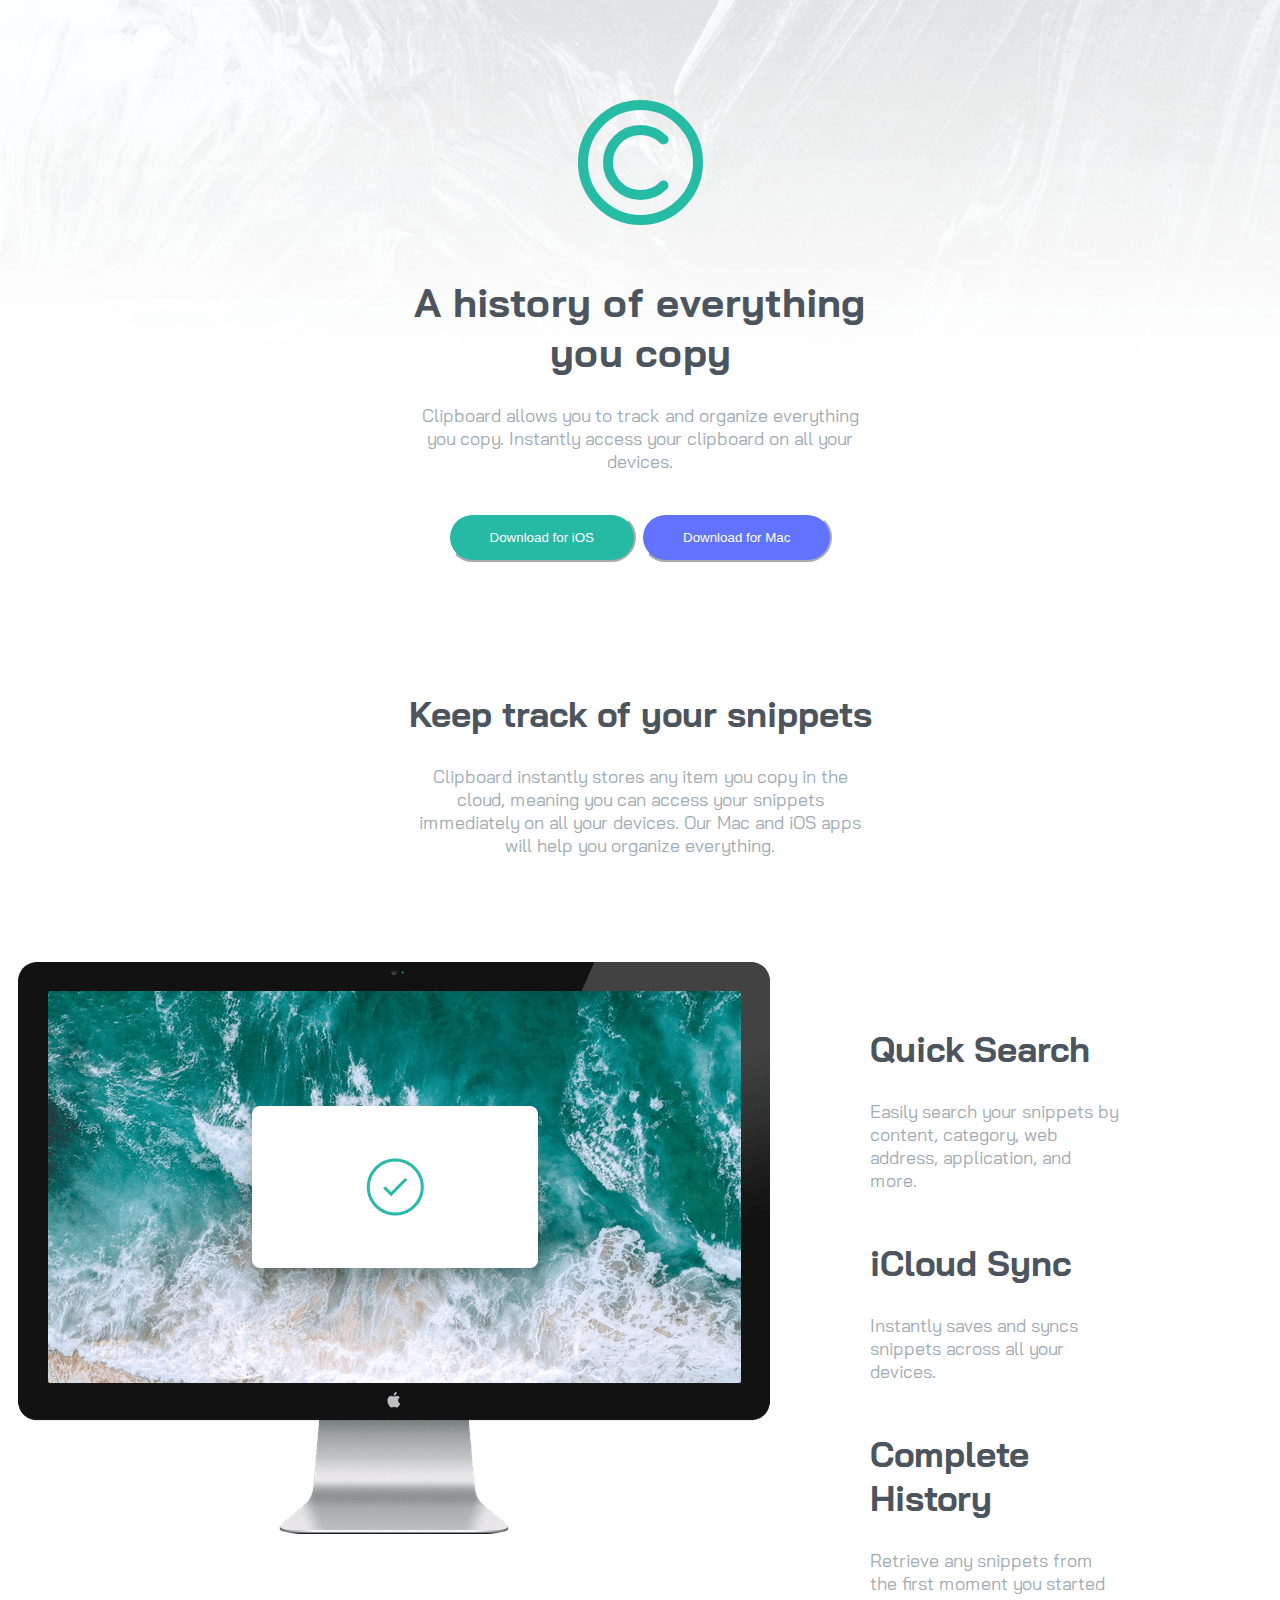
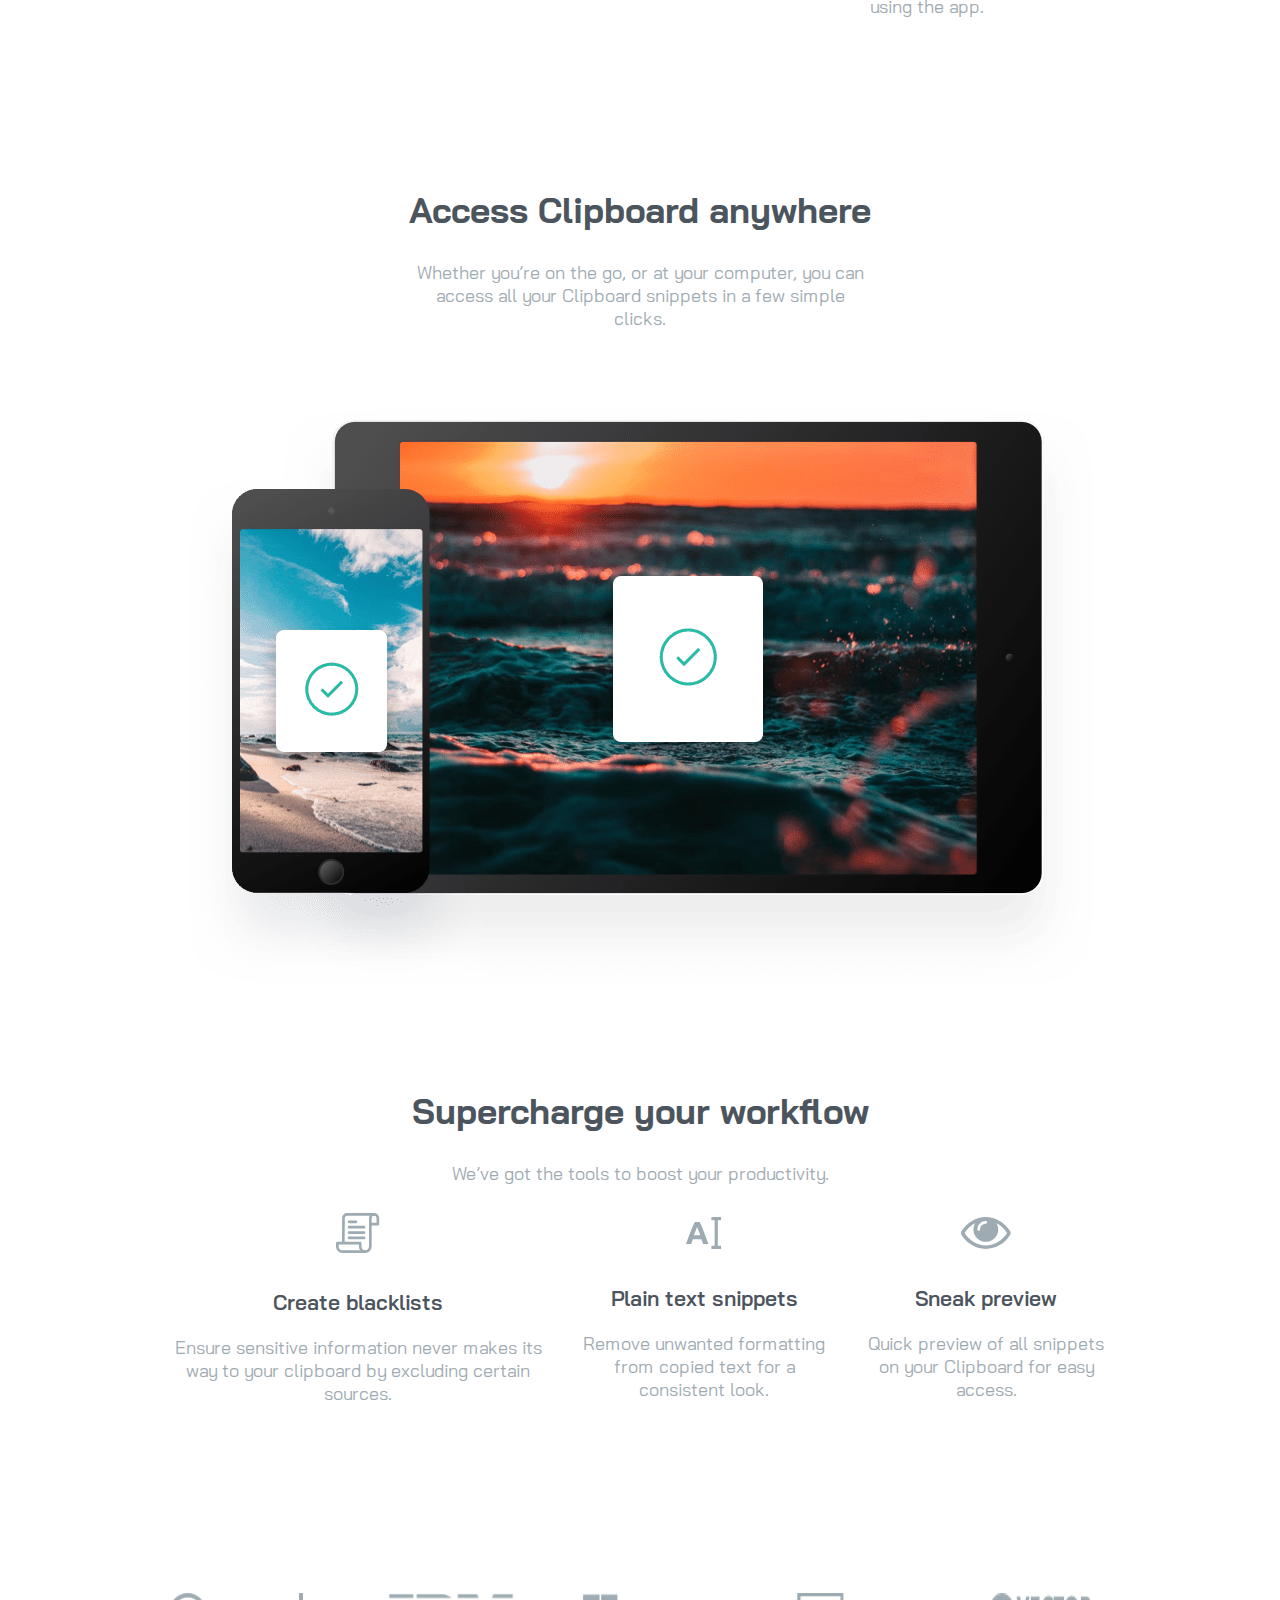
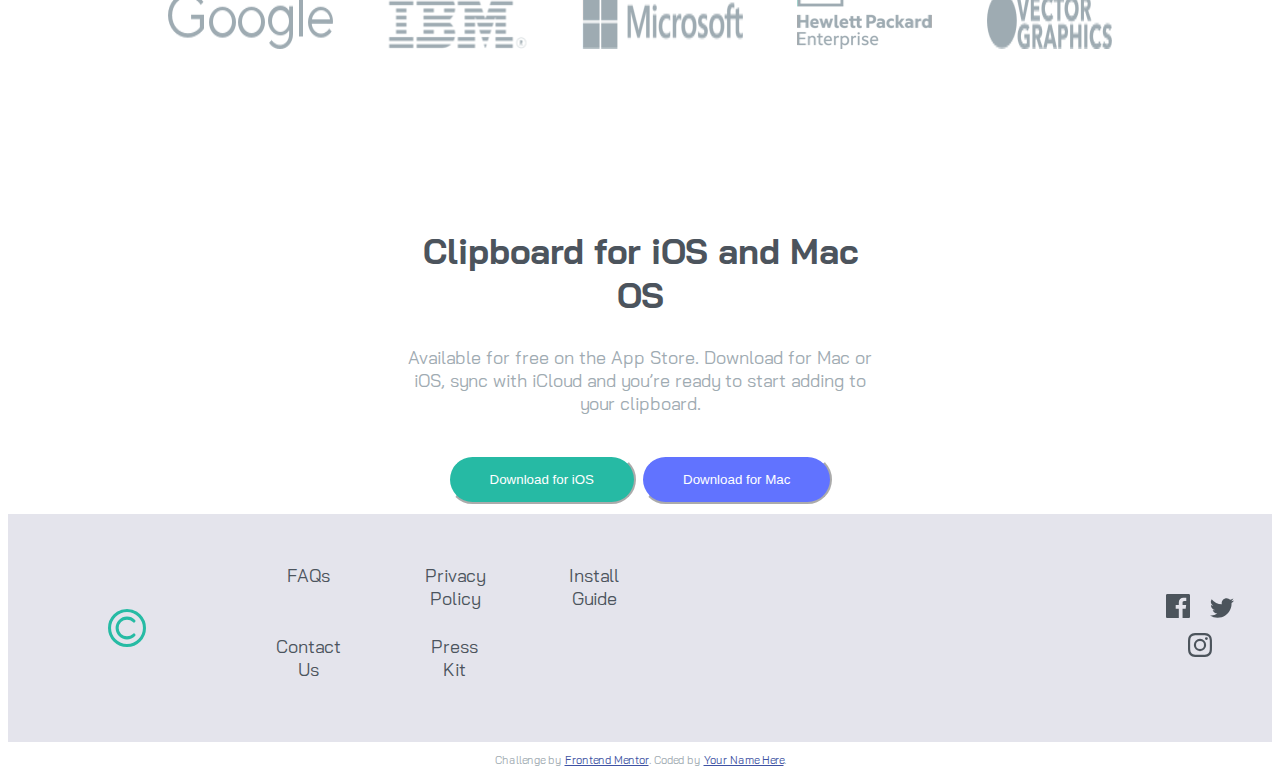
==== clipboard-landing-page-master/index.html @ 3187b3de "Anoither Project Added" ====
<!DOCTYPE html>
<html lang="en">
<head>
  <meta charset="UTF-8">
  <meta name="viewport" content="width=device-width, initial-scale=1.0"> <!-- displays site properly based on user's device -->

  <link rel="icon" type="image/png" sizes="32x32" href="./images/favicon-32x32.png">
  <link href="https://fonts.googleapis.com/css2?family=Bai+Jamjuree:wght@400;600&display=swap" rel="stylesheet">
  <title>Frontend Mentor | Clipboard landing page</title>
  <link rel="stylesheet" href="index.css">
</head>
<body>

  <div class="top-content">
    <img src="images/logo.svg">
    <h1>A history of everything you copy</h1>
    <p>
      Clipboard allows you to track and organize everything you 
    copy. Instantly access your clipboard on all your devices.
    </p>
  </div>

  <div class="button-grp">
    <button class="button-1">Download for iOS</button>
    <button class="button-2">Download for Mac</button>
  </div>
  
  <div class="top-content">
    <h2>Keep track of your snippets</h2>
    <p>
      Clipboard instantly stores any item you copy in the cloud, 
  meaning you can access your snippets immediately on all your 
  devices. Our Mac and iOS apps will help you organize everything.
    </p>
  </div>

  <img src="images/image-computer.png" style="float: left; padding: 75px 100px 75px 10px;">

  <div class="side-content">
    <div class="side-content-content">
      <h2>Quick Search</h2>
      <p>
        Easily search your snippets by content, category, web address, application, and more.
      </p>
    </div> 
    <div class="side-content-content">
      <h2>iCloud Sync</h2>
      <p>
        Instantly saves and syncs snippets across all your devices.
      </p>
    </div>  
    <div class="side-content-content">
      <h2> Complete History</h2>
      <p>
        Retrieve any snippets from the first moment you started using the app.
      </p>
    </div>   
  </div>
  
  <div class="top-content">
    <h2>Access Clipboard anywhere
    </h2>
    <p>Whether you’re on the go, or at your computer, you can access all your Clipboard 
  snippets in a few simple clicks.
    </p>
  </div>

  <img src="images/image-devices.png" style="margin: 50px;"> 
  
  <div>
    <h2>Supercharge your workflow
    </h2>
    <p>We’ve got the tools to boost your productivity.
    </p>
  </div>

  <div class="content-nav-tab">
    <div class="tab">
      <img src="images/icon-blacklist.svg">
      <h3>Create blacklists</h3>
      <p>Ensure sensitive information never makes its way to your clipboard by excluding certain sources.</p>
    </div>
    <div class="tab">
      <img src="images/icon-text.svg">
      <h3>Plain text snippets</h3>
      <p>  Remove unwanted formatting from copied text for a consistent look.</p>
    </div>
    <div class="tab">
      <img src="images/icon-preview.svg">
      <h3>Sneak preview</h3>
      <p>Quick preview of all snippets on your Clipboard for easy access.</p>
    </div>
  </div>

  <div class="img-content-tab">
    <img src="images/logo-google.png">
    <img src="images/logo-ibm.png">
    <img src="images/logo-microsoft.png">
    <img src="images/logo-hp.png">
    <img src="images/logo-vector-graphics.png"> 
  </div>

  <div class="top-content">
    <h2>Clipboard for iOS and Mac OS</h2>
    <p>Available for free on the App Store. Download for Mac or iOS, sync with iCloud and you’re ready to start adding to your clipboard.</p>
  </div>

  <div class="button-grp">
    <button class="button-1">Download for iOS</button>
    <button class="button-2">Download for Mac</button>
  </div>
  
  <div class="footer-content">
    <img src="images/logo.svg" style="width:3% ;height:3%; align-self:center;padding-left: 100px;">
    <div class="footer-content-1">
      <a href="#">FAQs</a>
      <a href="#">Privacy Policy</a>
      <a href="#">Install Guide</a>
      <a href="#">Contact Us</a>
      <a href="#">Press Kit</a>
      </div>
      <div class="img-grp-bottom">
        <a href="#"><img src="images/icon-facebook.svg" style="padding-left: 5px; margin: 5px;"></a>
        <a href="#"><img src="images/icon-twitter.svg" style="padding-left: 5px; margin: 5px;"></a>
        <a href="#"><img src="images/icon-instagram.svg" style="padding-left: 5px; margin: 5px;"></a>        
      </div>
  </div>
   
  
  <footer>
    <p class="attribution">
      Challenge by <a href="https://www.frontendmentor.io?ref=challenge" target="_blank">Frontend Mentor</a>. 
      Coded by <a href="#">Your Name Here</a>.
    </p>
  </footer>
</body>
</html>
---- clipboard-landing-page-master/index.css ----
body {
    max-width: 1440px;
    font-family: 'Bai Jamjuree', sans-serif;
    font-size: 18px;
    background-image: url(images/bg-header-desktop.png);
    background-repeat: no-repeat;
    text-align: center;
    
}

h1,h2{
    color: hsl(210, 10%, 33%);
    font-size: 40px; 
    padding:20px 0px 0px 0px;
}

h2 {
    font-size: 35px;
}

h3 {
    color: hsl(210, 10%, 33%);
    padding:10px 0px 0px 0px;
    font-weight: 600;
}

p {
    color:hsl(201, 11%, 66%);
}

.attribution { 
    font-size: 11px; text-align: center; 
}

.attribution a { 
    color: hsl(228, 45%, 44%); 
}

.top-content {
    text-align: center;
    margin: 100px 400px 30px 400px;
}

.button-1 {
    background-color: hsl(171, 66%, 44%);
    padding: 15px 40px;
    border-radius: 30px;
    border-color: white;
    color: white;
}


.button-2 {
    background-color: hsl(233, 100%, 69%);
    padding: 15px 40px;
    border-radius: 30px;
    border-color: white;
    color: white;
}
.button-1:hover {
    background-color: hsl(171, 66%, 50%);
}

.button-2:hover {
    background-color:hsl(233, 100%, 75%);
}

.button-grp {
    padding: 10px;
}

.side-content{
    text-align: left;
    margin: 150px;
    padding: 0px px;
}

.content-nav-tab {
    display: flex;
    justify-content: space-evenly;
    align-items: center;
    margin: 10px 150px;
}

.tab {
    margin: 5px;
    padding: 5px;
    text-align: center;
}

.img-content-tab {
    display: flex;
    margin: 160px;

    justify-content: space-between;
}

.footer-content {
    background-color:hsl(240, 19%, 91%);
    display: flex;
}

.footer-content-1{
    margin: 25px 500px 25px 100px;
    padding: 25px;
    color: hsl(210, 10%, 33%);
    display: grid;
    grid-template-columns: auto auto auto;
    grid-template-rows: auto auto;
    grid-row-gap: 25px;
    grid-column-gap:75px ;
    align-self: start;
}

.footer-content a {
    text-decoration: none;
    color: hsl(210, 10%, 33%);
}

.img-grp-bottom {
    margin: 75px 25px 75px 0px;
}

a:hover {
    color: hsl(171, 66%, 44%);
}

.img-grp-bottom img:hover {
    margin: 75px 25px 75px 0px;
    color: hsl(171, 66%, 44%);
}
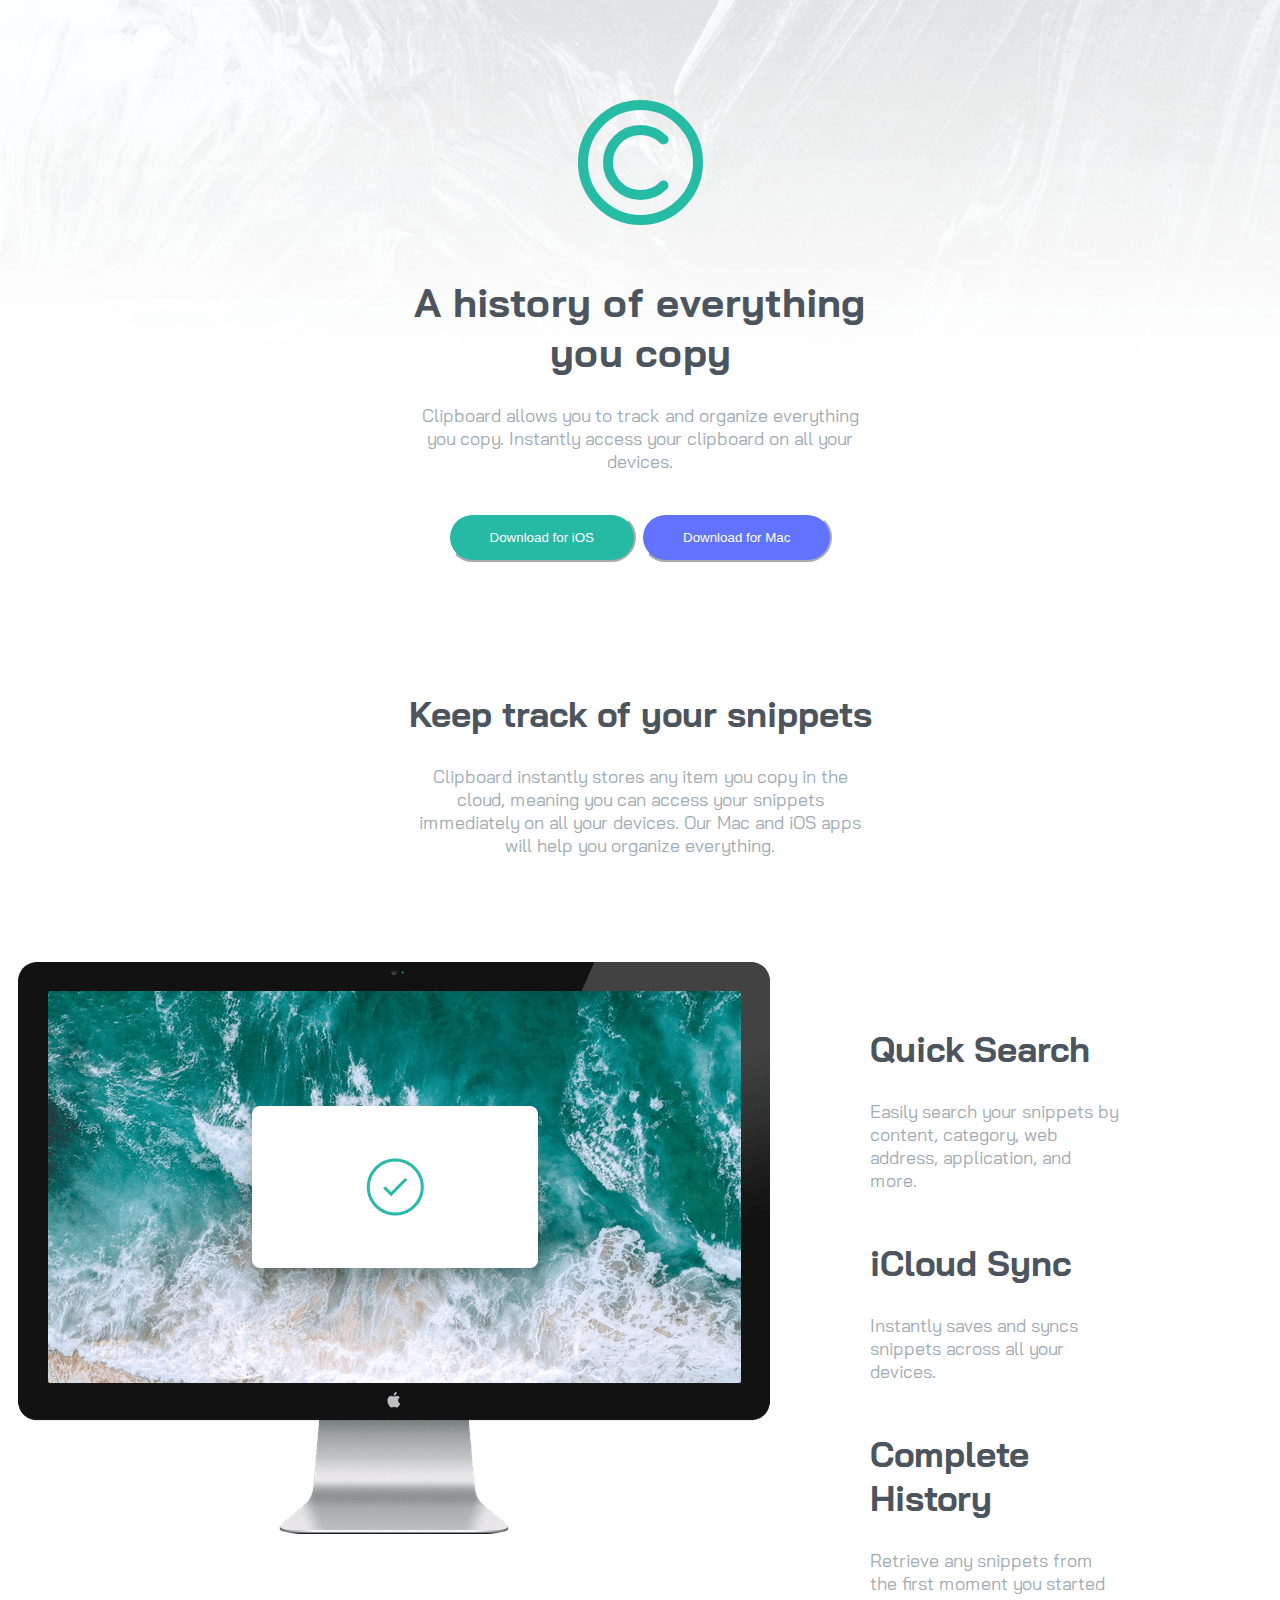
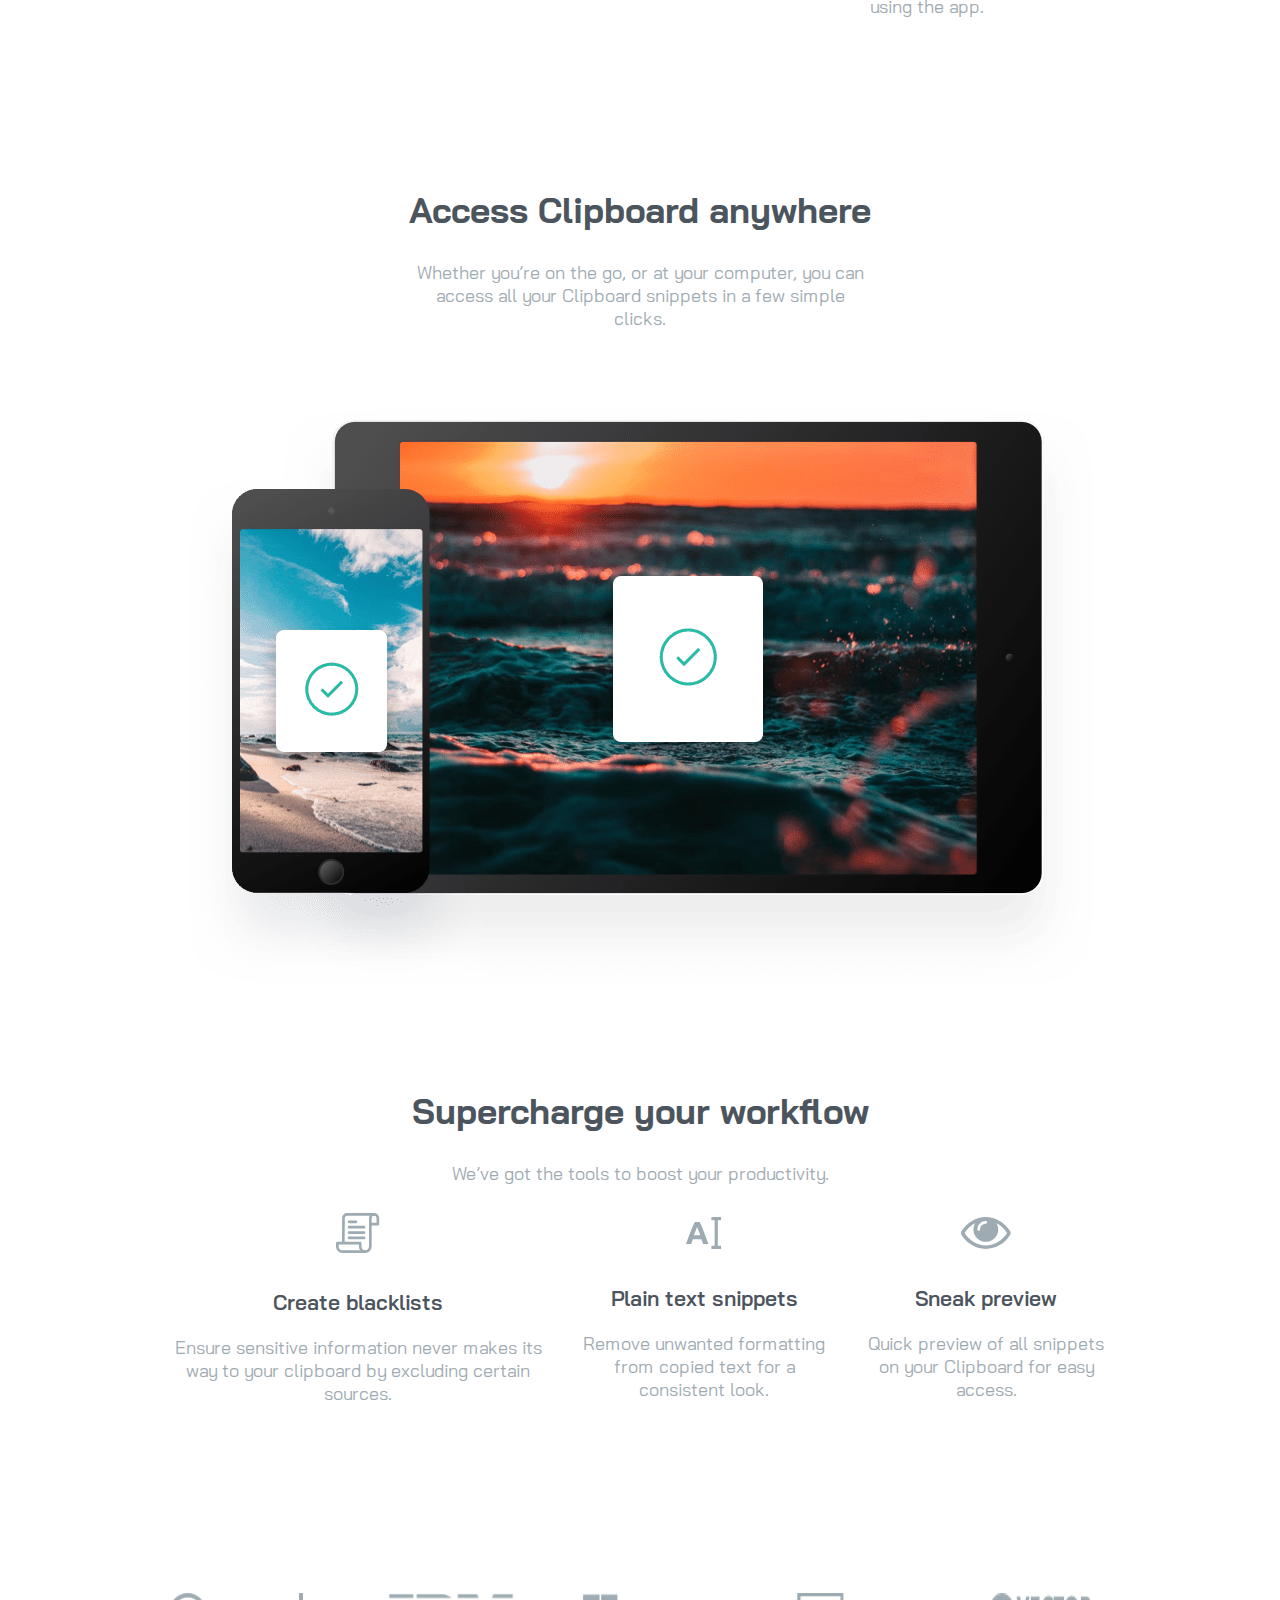
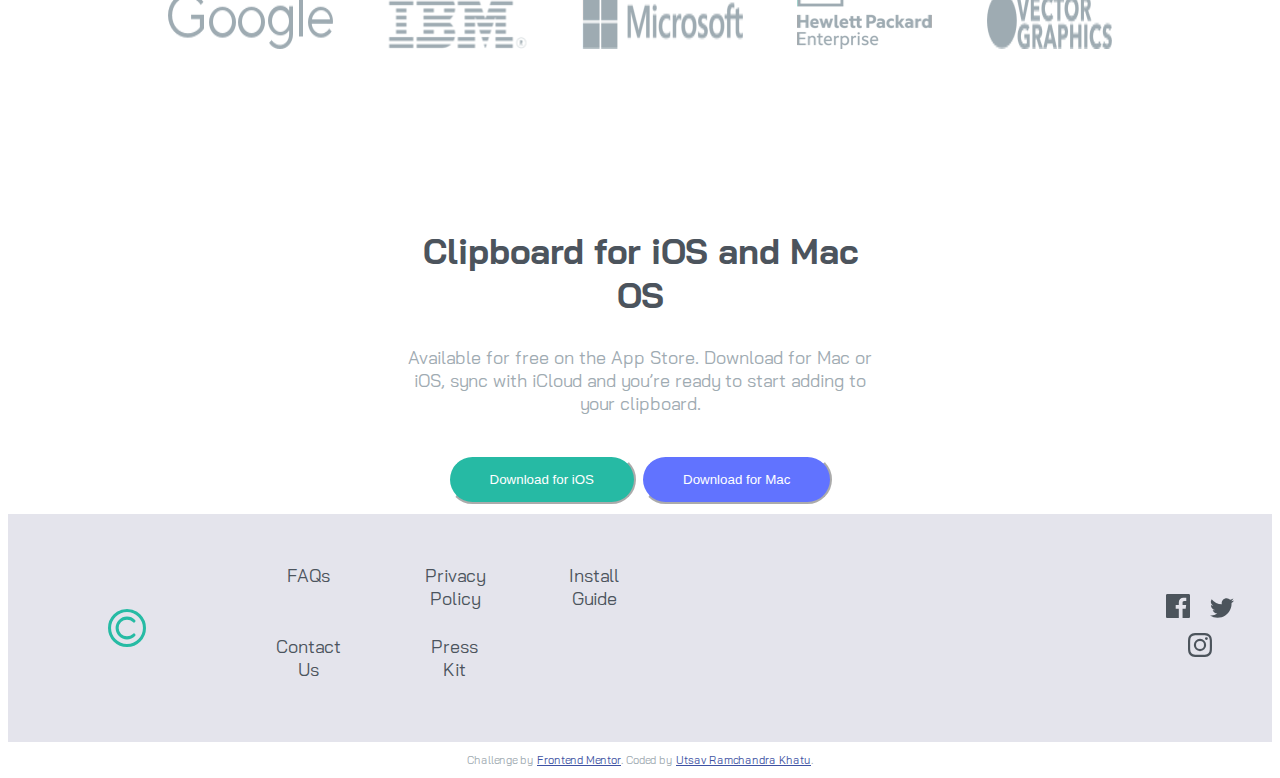
==== commit e0437e99: "Updated readme file and index.html" ====
--- a/clipboard-landing-page-master/index.html
+++ b/clipboard-landing-page-master/index.html
@@ -130,7 +130,7 @@
   <footer>
     <p class="attribution">
       Challenge by <a href="https://www.frontendmentor.io?ref=challenge" target="_blank">Frontend Mentor</a>. 
-      Coded by <a href="#">Your Name Here</a>.
+      Coded by <a href="https://www.frontendmentor.io/profile/utsavk28">Utsav Ramchandra Khatu</a>.
     </p>
   </footer>
 </body>
